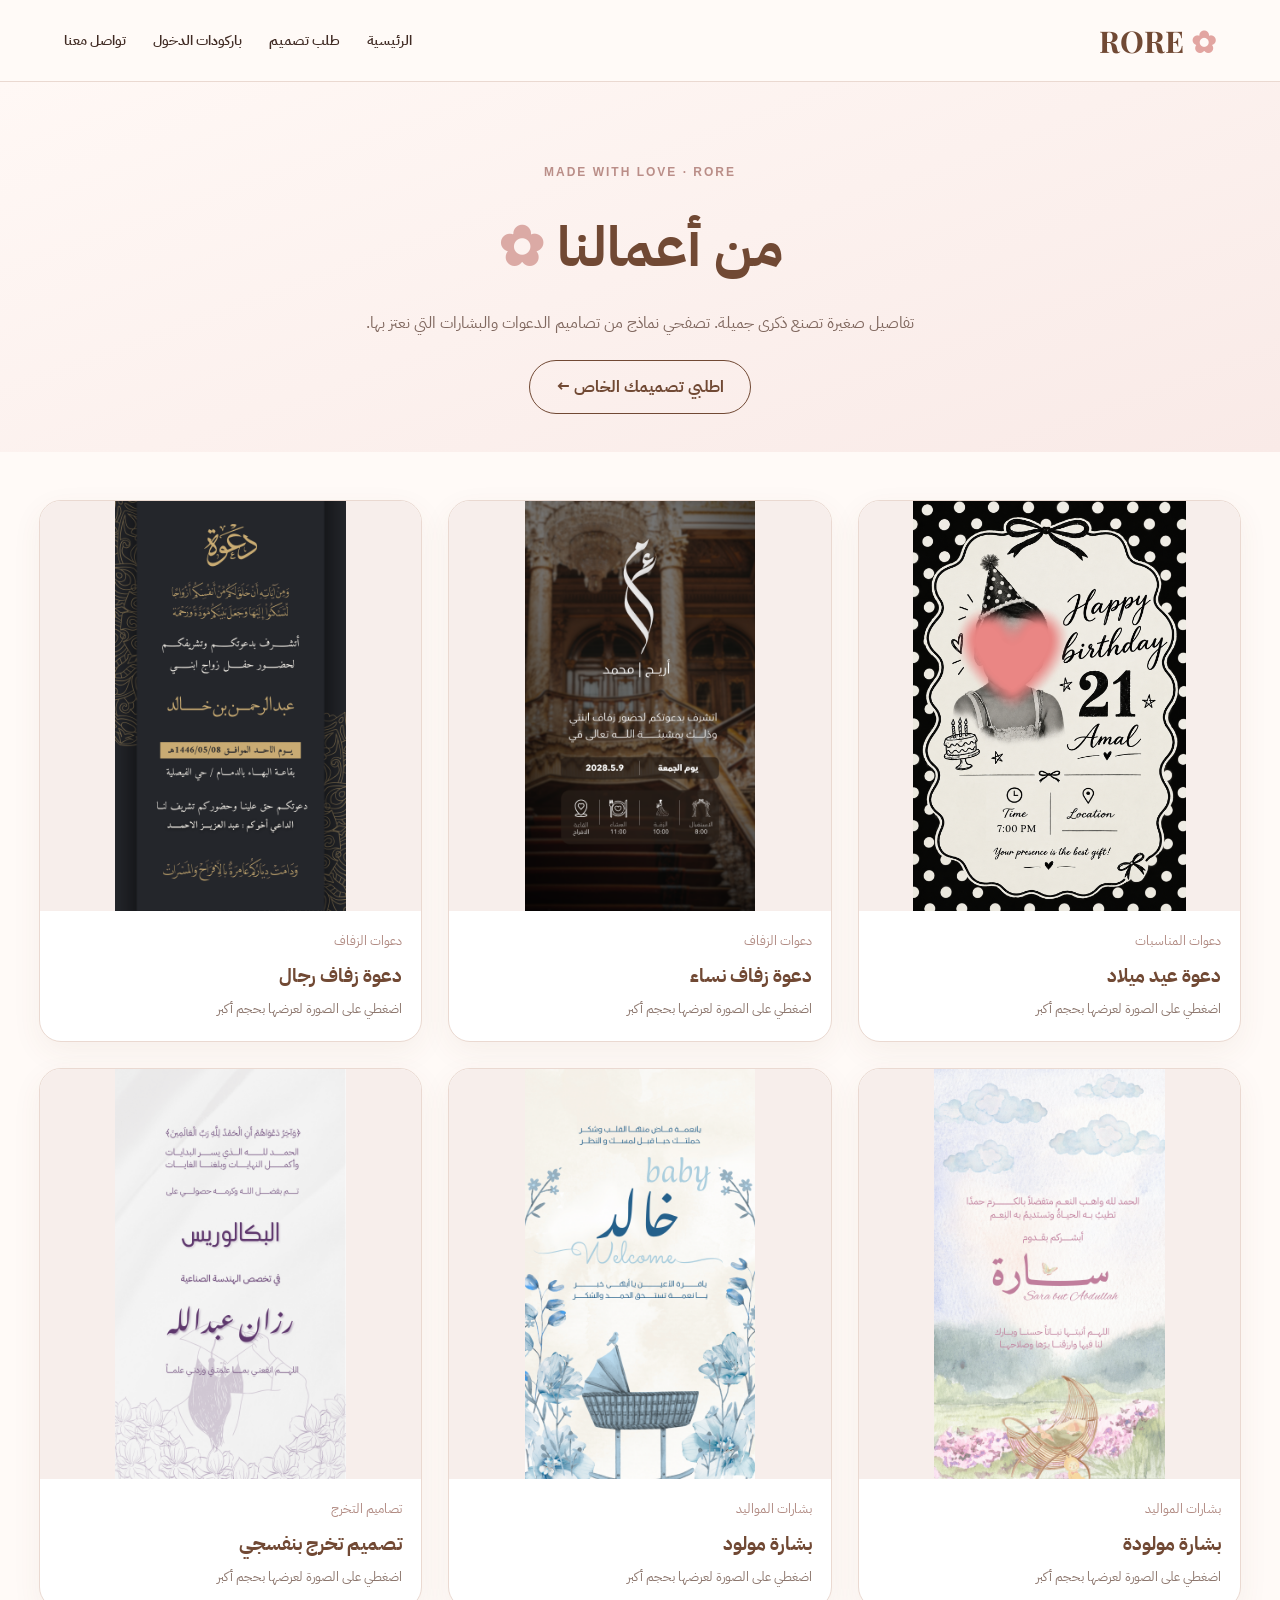
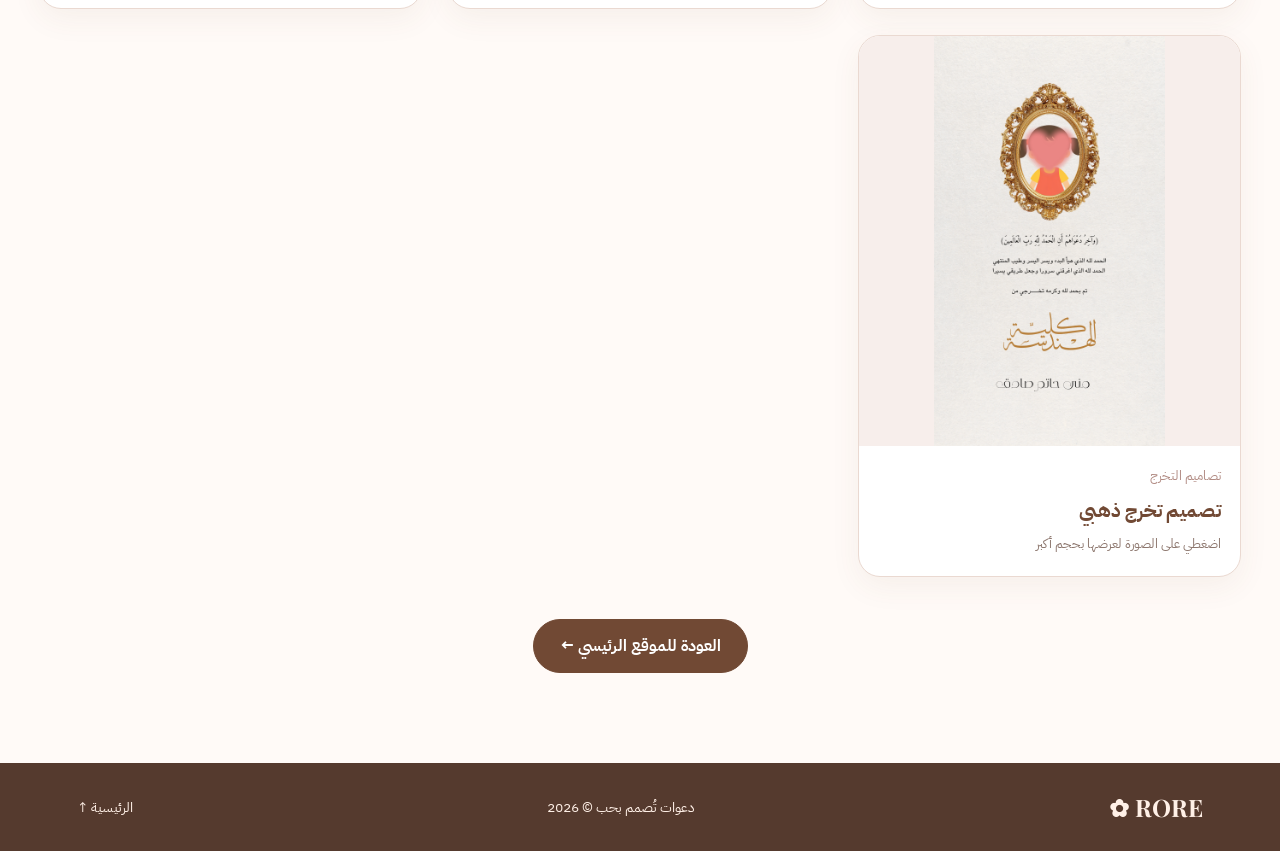
==== portfolio.html @ c1f85910 "Add files via upload" ====
<!doctype html><html lang="ar" dir="rtl"><head><meta charset="utf-8"><meta name="viewport" content="width=device-width,initial-scale=1"><meta name="theme-color" content="#f8f1ed"><meta name="description" content="معرض تصاميم RORE لدعوات المناسبات والزفاف والمواليد والتخرج"><title>من أعمالنا | RORE</title><link rel="stylesheet" href="style.css"></head><body><header class="header"><a class="brand" href="index.html#home"><span class="flower">✿</span> RORE</a><button class="menu" id="menu" aria-label="فتح القائمة" aria-expanded="false">☰</button><nav id="nav"><a href="index.html#home">الرئيسية</a><a href="index.html#designs">طلب تصميم</a><a href="index.html#barcode">باركودات الدخول</a><a href="index.html#contact">تواصل معنا</a></nav></header><main><section class="galleryHero"><span class="eyebrow">MADE WITH LOVE · RORE</span><h1>من أعمالنا <span style="color:#dbaaa5">✿</span></h1><p>تفاصيل صغيرة تصنع ذكرى جميلة. تصفحي نماذج من تصاميم الدعوات والبشارات التي نعتز بها.</p><a class="btn outline" href="index.html#designs">اطلبي تصميمك الخاص ←</a></section><section class="galleryWrap" aria-label="معرض التصاميم"><div class="galleryGrid"><article class="galleryItem"><button type="button" class="galleryOpen" data-src="assets/portfolio/birthday.png" data-title="دعوة عيد ميلاد" aria-label="تكبير دعوة عيد ميلاد"><img src="assets/portfolio/birthday.png" alt="دعوة عيد ميلاد" loading="lazy"></button><div class="galleryInfo"><small>دعوات المناسبات</small><h2>دعوة عيد ميلاد</h2><p>اضغطي على الصورة لعرضها بحجم أكبر</p></div></article><article class="galleryItem"><button type="button" class="galleryOpen" data-src="assets/portfolio/wedding-women.png" data-title="دعوة زفاف نساء" aria-label="تكبير دعوة زفاف نساء"><img src="assets/portfolio/wedding-women.png" alt="دعوة زفاف نساء" loading="lazy"></button><div class="galleryInfo"><small>دعوات الزفاف</small><h2>دعوة زفاف نساء</h2><p>اضغطي على الصورة لعرضها بحجم أكبر</p></div></article><article class="galleryItem"><button type="button" class="galleryOpen" data-src="assets/portfolio/wedding-men.png" data-title="دعوة زفاف رجال" aria-label="تكبير دعوة زفاف رجال"><img src="assets/portfolio/wedding-men.png" alt="دعوة زفاف رجال" loading="lazy"></button><div class="galleryInfo"><small>دعوات الزفاف</small><h2>دعوة زفاف رجال</h2><p>اضغطي على الصورة لعرضها بحجم أكبر</p></div></article><article class="galleryItem"><button type="button" class="galleryOpen" data-src="assets/portfolio/baby-girl.png" data-title="بشارة مولودة" aria-label="تكبير بشارة مولودة"><img src="assets/portfolio/baby-girl.png" alt="بشارة مولودة" loading="lazy"></button><div class="galleryInfo"><small>بشارات المواليد</small><h2>بشارة مولودة</h2><p>اضغطي على الصورة لعرضها بحجم أكبر</p></div></article><article class="galleryItem"><button type="button" class="galleryOpen" data-src="assets/portfolio/baby-boy.png" data-title="بشارة مولود" aria-label="تكبير بشارة مولود"><img src="assets/portfolio/baby-boy.png" alt="بشارة مولود" loading="lazy"></button><div class="galleryInfo"><small>بشارات المواليد</small><h2>بشارة مولود</h2><p>اضغطي على الصورة لعرضها بحجم أكبر</p></div></article><article class="galleryItem"><button type="button" class="galleryOpen" data-src="assets/portfolio/graduation-purple.png" data-title="تصميم تخرج بنفسجي" aria-label="تكبير تصميم تخرج بنفسجي"><img src="assets/portfolio/graduation-purple.png" alt="تصميم تخرج بنفسجي" loading="lazy"></button><div class="galleryInfo"><small>تصاميم التخرج</small><h2>تصميم تخرج بنفسجي</h2><p>اضغطي على الصورة لعرضها بحجم أكبر</p></div></article><article class="galleryItem"><button type="button" class="galleryOpen" data-src="assets/portfolio/graduation-gold.png" data-title="تصميم تخرج ذهبي" aria-label="تكبير تصميم تخرج ذهبي"><img src="assets/portfolio/graduation-gold.png" alt="تصميم تخرج ذهبي" loading="lazy"></button><div class="galleryInfo"><small>تصاميم التخرج</small><h2>تصميم تخرج ذهبي</h2><p>اضغطي على الصورة لعرضها بحجم أكبر</p></div></article></div><div class="galleryReturn"><a class="btn" href="index.html">العودة للموقع الرئيسي ←</a></div></section></main><footer><strong>RORE ✿</strong><span>دعوات تُصمم بحب © 2026</span><a href="index.html#home">الرئيسية ↑</a></footer><div class="lightbox" id="lightbox" role="dialog" aria-modal="true" aria-label="عرض الصورة" hidden><button class="lightboxClose" id="lightboxClose" aria-label="إغلاق">×</button><img id="lightboxImg" alt=""><p id="lightboxTitle"></p></div><script src="script.js"></script><script src="portfolio.js"></script></body></html>
---- style.css ----
@import url('https://fonts.googleapis.com/css2?family=IBM+Plex+Sans+Arabic:wght@400;500;600;700&family=Playfair+Display:ital,wght@0,600;1,600&display=swap');:root{--brown:#714934;--dark:#402b24;--pink:#e9b9b2;--light:#fffaf7;--cream:#f8f1ed;--border:#ead9d1}*{box-sizing:border-box}html{scroll-behavior:smooth}body{margin:0;background:var(--light);color:var(--dark);font-family:'IBM Plex Sans Arabic',Tahoma,sans-serif;line-height:1.8}button,input,select,textarea{font:inherit}button{cursor:pointer}a{text-decoration:none;color:inherit}.header{height:82px;display:flex;justify-content:space-between;align-items:center;padding:0 max(5%,calc((100vw - 1200px)/2));background:#fffaf7f2;position:sticky;top:0;z-index:20;border-bottom:1px solid var(--border);backdrop-filter:blur(12px)}.brand{font:700 30px 'Playfair Display',serif;color:var(--brown)}.flower{color:#e2a5a1}.header nav{display:flex;gap:27px;font-size:14px;font-weight:600}.header nav a:hover{color:#c18b88}.menu{display:none;background:none;border:0;font-size:27px;color:var(--brown)}.hero{max-width:1200px;margin:auto;min-height:600px;padding:65px 24px;display:grid;grid-template-columns:1fr 1fr;gap:50px;align-items:center}.eyebrow{font:600 12px Arial,sans-serif;letter-spacing:2px;color:#ba8e88}.hero h1{font-size:clamp(34px,4.7vw,63px);line-height:1.45;margin:20px 0;color:var(--brown)}.hero h1 em{font-style:normal;color:#c38d8c}.hero p{max-width:500px;color:#77665e;font-size:17px}.actions{display:flex;gap:12px;flex-wrap:wrap;margin-top:28px}.btn{background:var(--brown);border:1px solid var(--brown);color:white;padding:12px 26px;border-radius:40px;display:inline-block;font-weight:700;transition:.2s;text-align:center}.btn:hover{transform:translateY(-2px);background:#503426}.btn.outline{background:transparent;color:var(--brown)}.btn.outline:hover{background:#f6e9e5}.logoFrame{background:radial-gradient(circle,#fff 40%,#f6e7e2 100%);border-radius:50% 50% 46% 46%;padding:35px;box-shadow:0 22px 65px #b68a7826}.logoFrame img{width:100%;border-radius:50%;display:block}.section{padding:85px max(5%,calc((100vw - 1200px)/2));scroll-margin-top:85px}.section h2{font-size:clamp(29px,3.5vw,42px);color:var(--brown);margin:8px 0}.section h2 span{color:#dbaaa5}.about{text-align:center;background:#f8eeea}.about p{max-width:760px;margin:15px auto;color:#716058;font-size:17px}.sub{color:#7e6c65;margin:0 0 30px}.cards{display:grid;grid-template-columns:repeat(4,1fr);gap:18px;margin:35px 0}.designCard{border:1px solid var(--border);background:white;border-radius:22px;padding:27px 22px;box-shadow:0 9px 30px #7350410a;transition:.2s}.designCard:hover{transform:translateY(-5px);border-color:#e6b9b4}.cardIcon{font-size:38px;background:#fff2f0;border-radius:20px;width:75px;height:75px;display:grid;place-items:center}.designCard h3{font-size:21px;color:var(--brown);margin-bottom:4px}.designCard p{font-size:14px;color:#76645c;min-height:60px}.choose{background:none;border:0;padding:8px 0;color:#a87371;font-weight:700}.orderPanel{background:white;border:1px solid var(--border);padding:34px;border-radius:25px;box-shadow:0 12px 50px #65442e0c;max-width:950px;margin:30px auto}.orderPanel h3{font-size:25px;color:var(--brown);margin:3px 0 20px}.fields{display:grid;grid-template-columns:repeat(2,minmax(0,1fr));gap:18px}.fields label{display:flex;flex-direction:column;gap:7px;font-size:14px;font-weight:600;color:#5f4438}.fields input:not([type=checkbox]),.fields select,.fields textarea{width:100%;background:#fffcfa;border:1px solid #e5d5cd;border-radius:12px;padding:12px;color:#49352d;outline:none}.fields input:focus,.fields select:focus,.fields textarea:focus{border-color:#bd8981;box-shadow:0 0 0 3px #e7bbb844}.fields textarea{resize:vertical;min-height:85px}.fields .check{flex-direction:row;align-items:center;align-self:center;gap:10px}.check input{accent-color:var(--brown);width:18px;height:18px}.notice{background:#fbf0ec;color:#815e50;border-radius:12px;padding:11px 17px;font-size:14px;margin-top:22px}.checkout{display:flex;align-items:center;justify-content:space-between;gap:18px;border-top:1px solid var(--border);margin-top:23px;padding-top:23px}.checkout strong{display:block;font-size:27px;color:var(--brown)}.checkout small{display:block;color:#98786a}.barcodeSection{background:#f9f0ec}.barcodeIntro{display:flex;align-items:center;gap:20px;margin-bottom:25px}.barcodeIntro h3{margin:0}.barcodeIntro p{margin:0;color:#78665d}.qrIcon{font-size:65px;color:var(--brown);background:#f9eeea;width:110px;min-width:110px;text-align:center;border-radius:18px}.error{color:#a72f35;font-weight:700}.contact{text-align:center}.contact p{color:#75635b}.center{justify-content:center}footer{background:#553a2e;color:#fff0e7;display:flex;justify-content:space-between;align-items:center;gap:15px;padding:28px 6%;font-size:14px}footer strong{font:700 24px 'Playfair Display',serif}@media(max-width:900px){.cards{grid-template-columns:repeat(2,1fr)}.hero{gap:15px}.header nav{gap:13px}}@media(max-width:650px){.header{height:70px;padding:0 5%}.menu{display:block}.header nav{display:none;position:absolute;top:70px;right:0;left:0;background:#fffaf7;flex-direction:column;padding:20px 7%;border-bottom:1px solid var(--border)}.header nav.open{display:flex}.hero{grid-template-columns:1fr;min-height:0;padding:45px 6%;gap:35px}.logoFrame{max-width:380px;margin:auto}.section{padding:65px 6%}.cards{grid-template-columns:1fr 1fr;gap:11px}.designCard{padding:17px 13px}.designCard h3{font-size:17px}.designCard p{font-size:13px}.cardIcon{width:58px;height:58px;font-size:29px}.orderPanel{padding:22px 16px}.fields{grid-template-columns:1fr}.checkout{flex-direction:column;align-items:stretch}.checkout .btn{width:100%}.barcodeIntro{align-items:flex-start}.qrIcon{min-width:70px;width:70px;font-size:43px}.barcodeIntro h3{font-size:19px}footer{flex-wrap:wrap;justify-content:center;text-align:center}}

#themeOption[hidden]{display:none!important}input:disabled{opacity:.65;cursor:not-allowed}

/* Portfolio gallery */
.portfolioTeaser{display:flex;justify-content:space-between;align-items:center;gap:22px;flex-wrap:wrap;padding:27px 32px;background:linear-gradient(115deg,#fff,#faeae7);border:1px solid var(--border);border-radius:25px;margin:0 0 36px}.portfolioTeaser h3{font-size:27px;color:var(--brown);margin:5px 0}.portfolioTeaser p{color:#78665d;margin:0}.galleryHero{text-align:center;padding:75px 6% 38px;background:linear-gradient(160deg,#fff8f5,#f9eae7)}.galleryHero h1{font-size:clamp(32px,5vw,55px);color:var(--brown);margin:12px 0}.galleryHero p{color:#80685f;max-width:620px;margin:0 auto 22px}.galleryWrap{max-width:1250px;margin:0 auto;padding:48px 24px 90px}.galleryGrid{display:grid;grid-template-columns:repeat(3,minmax(0,1fr));gap:26px}.galleryItem{margin:0;background:white;border:1px solid var(--border);border-radius:22px;overflow:hidden;box-shadow:0 10px 30px #704d3410}.galleryOpen{width:100%;padding:0;border:0;background:#f7eeeb;display:block;overflow:hidden;cursor:zoom-in}.galleryOpen img{display:block;width:100%;height:410px;object-fit:contain;transition:transform .25s}.galleryOpen:hover img{transform:scale(1.035)}.galleryInfo{padding:15px 19px 20px}.galleryInfo small{color:#b18b83}.galleryInfo h2{font-size:19px;margin:4px 0;color:var(--brown)}.galleryInfo p{margin:0;color:#8d776e;font-size:13px}.lightbox{position:fixed;inset:0;z-index:100;background:#160f0de8;display:flex;flex-direction:column;align-items:center;justify-content:center;padding:60px 16px 24px;gap:10px}.lightbox[hidden]{display:none}.lightbox img{max-width:95vw;max-height:78vh;object-fit:contain;border-radius:8px}.lightbox p{color:#fff;font-weight:600;margin:0}.lightboxClose{position:absolute;top:15px;left:22px;background:#fff;border:0;border-radius:50%;font-size:26px;width:44px;height:44px;cursor:pointer}.galleryReturn{text-align:center;margin-top:42px}@media(max-width:900px){.galleryGrid{grid-template-columns:repeat(2,minmax(0,1fr))}.galleryOpen img{height:350px}}@media(max-width:600px){.galleryGrid{grid-template-columns:1fr;gap:20px}.galleryOpen img{height:auto;max-height:540px}.portfolioTeaser{padding:22px}.galleryWrap{padding:26px 5% 65px}}

/* Barcode examples gallery */
.barcodeExamples{margin:32px 0 24px;padding:26px 30px;border:1px solid #ead4c8;border-radius:26px;background:#fffaf7;display:flex;align-items:center;justify-content:space-between;gap:22px;flex-wrap:wrap}.barcodeExamples h3{font-size:1.5rem;margin:7px 0;color:#754936}.barcodeExamples p{margin:0;color:#896b60}.barcodeVideos{width:min(1100px,92%);margin:0 auto 75px;display:grid;grid-template-columns:repeat(2,minmax(0,1fr));gap:26px}.barcodeVideoCard{padding:22px;background:#fff;border:1px solid #ead4c8;border-radius:26px;box-shadow:0 12px 36px #7449320d}.barcodeVideoHeading span{color:#b8807b;font-size:.75rem;letter-spacing:2px;font-weight:700}.barcodeVideoHeading h2{color:#754936;font-size:1.45rem;margin:8px 0}.barcodeVideoHeading p{color:#896b60;margin:0 0 20px}.barcodeVideoCard video{display:block;width:100%;max-height:670px;object-fit:contain;background:#211b1a;border-radius:16px}.barcodeVideos .galleryReturn{grid-column:1/-1;display:flex;justify-content:center;flex-wrap:wrap;gap:12px}@media(max-width:720px){.barcodeVideos{grid-template-columns:1fr}.barcodeExamples{padding:20px}.barcodeExamples .btn{width:100%;text-align:center}}
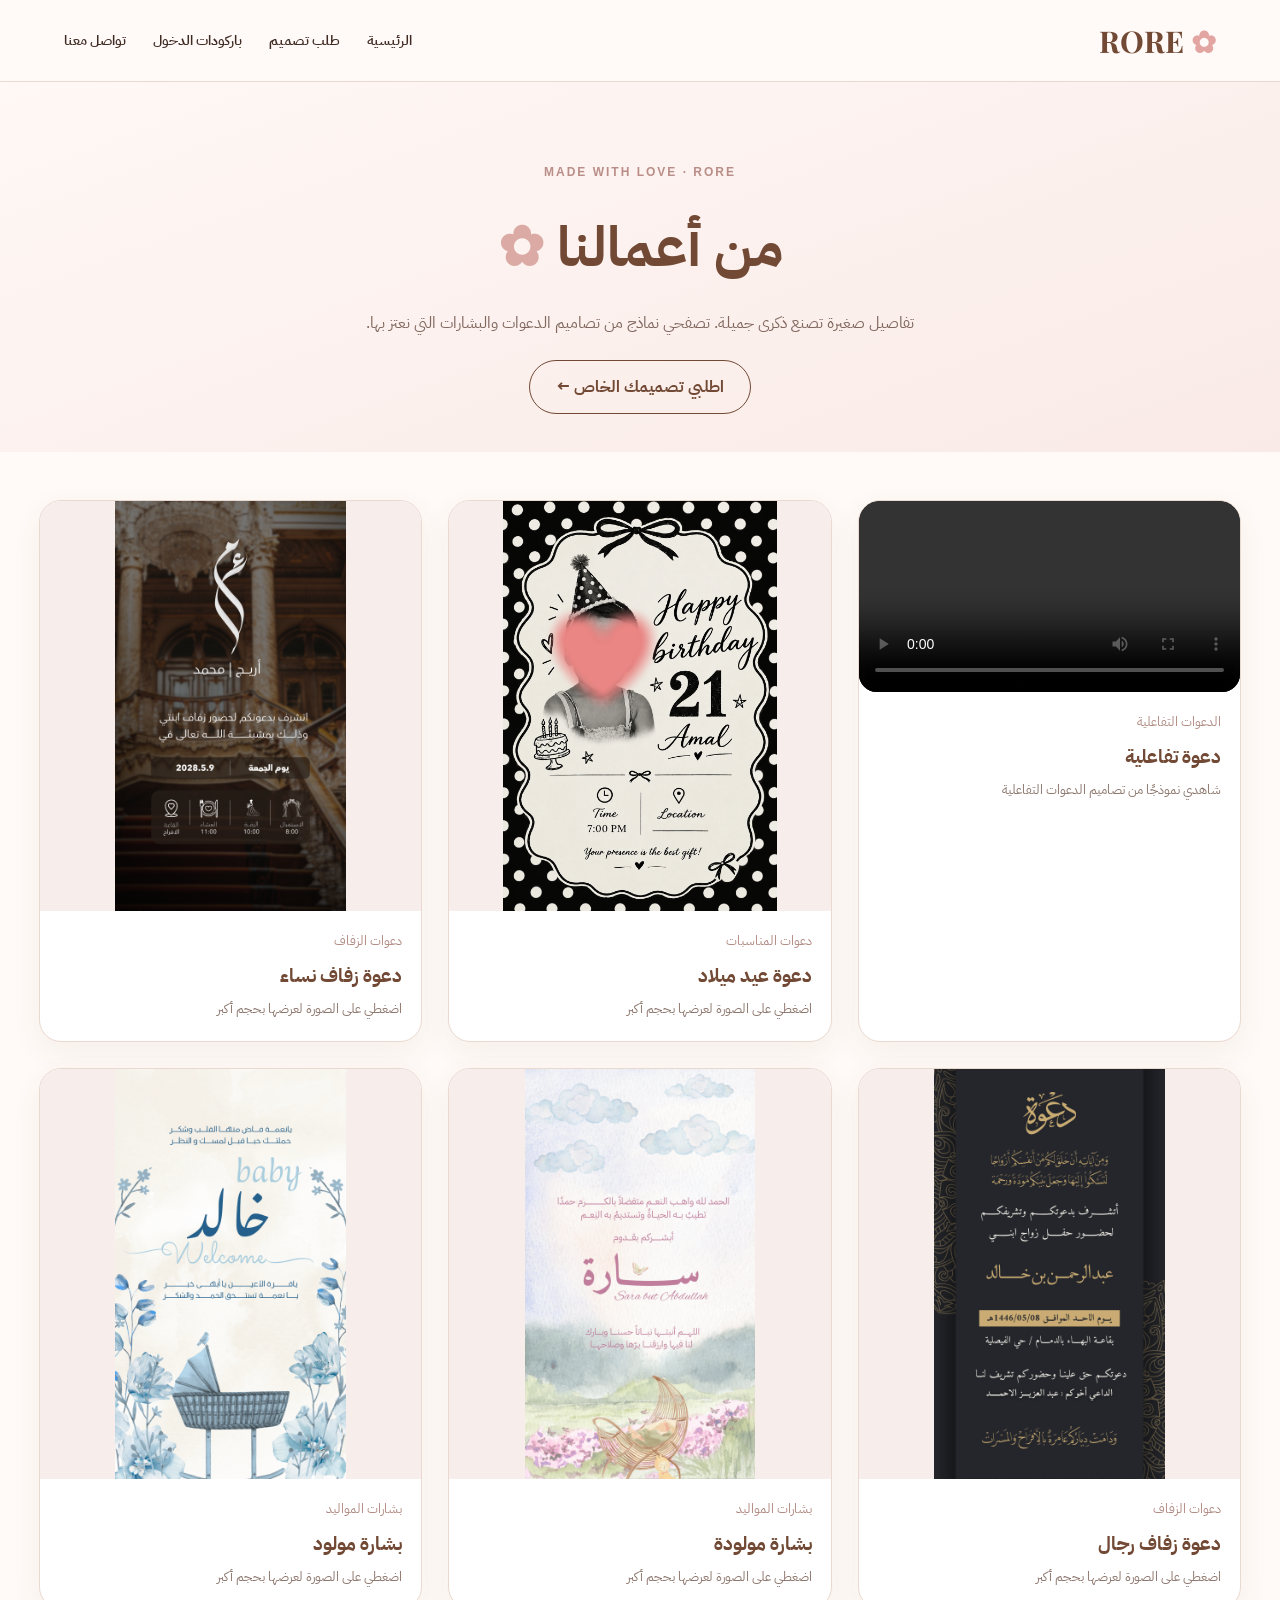
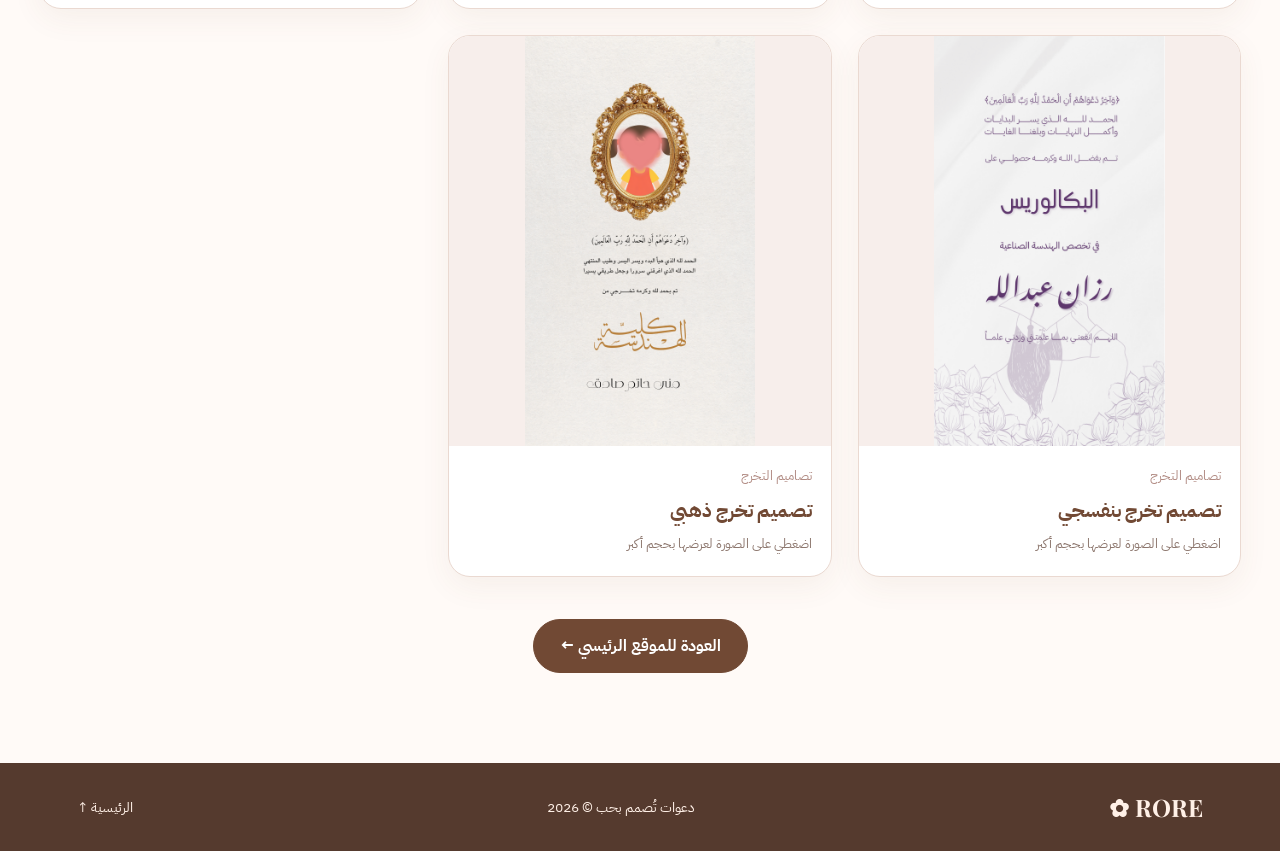
==== commit a9996589: "Add files via upload" ====
--- a/portfolio.html
+++ b/portfolio.html
@@ -1 +1 @@
-<!doctype html><html lang="ar" dir="rtl"><head><meta charset="utf-8"><meta name="viewport" content="width=device-width,initial-scale=1"><meta name="theme-color" content="#f8f1ed"><meta name="description" content="معرض تصاميم RORE لدعوات المناسبات والزفاف والمواليد والتخرج"><title>من أعمالنا | RORE</title><link rel="stylesheet" href="style.css"></head><body><header class="header"><a class="brand" href="index.html#home"><span class="flower">✿</span> RORE</a><button class="menu" id="menu" aria-label="فتح القائمة" aria-expanded="false">☰</button><nav id="nav"><a href="index.html#home">الرئيسية</a><a href="index.html#designs">طلب تصميم</a><a href="index.html#barcode">باركودات الدخول</a><a href="index.html#contact">تواصل معنا</a></nav></header><main><section class="galleryHero"><span class="eyebrow">MADE WITH LOVE · RORE</span><h1>من أعمالنا <span style="color:#dbaaa5">✿</span></h1><p>تفاصيل صغيرة تصنع ذكرى جميلة. تصفحي نماذج من تصاميم الدعوات والبشارات التي نعتز بها.</p><a class="btn outline" href="index.html#designs">اطلبي تصميمك الخاص ←</a></section><section class="galleryWrap" aria-label="معرض التصاميم"><div class="galleryGrid"><article class="galleryItem"><button type="button" class="galleryOpen" data-src="assets/portfolio/birthday.png" data-title="دعوة عيد ميلاد" aria-label="تكبير دعوة عيد ميلاد"><img src="assets/portfolio/birthday.png" alt="دعوة عيد ميلاد" loading="lazy"></button><div class="galleryInfo"><small>دعوات المناسبات</small><h2>دعوة عيد ميلاد</h2><p>اضغطي على الصورة لعرضها بحجم أكبر</p></div></article><article class="galleryItem"><button type="button" class="galleryOpen" data-src="assets/portfolio/wedding-women.png" data-title="دعوة زفاف نساء" aria-label="تكبير دعوة زفاف نساء"><img src="assets/portfolio/wedding-women.png" alt="دعوة زفاف نساء" loading="lazy"></button><div class="galleryInfo"><small>دعوات الزفاف</small><h2>دعوة زفاف نساء</h2><p>اضغطي على الصورة لعرضها بحجم أكبر</p></div></article><article class="galleryItem"><button type="button" class="galleryOpen" data-src="assets/portfolio/wedding-men.png" data-title="دعوة زفاف رجال" aria-label="تكبير دعوة زفاف رجال"><img src="assets/portfolio/wedding-men.png" alt="دعوة زفاف رجال" loading="lazy"></button><div class="galleryInfo"><small>دعوات الزفاف</small><h2>دعوة زفاف رجال</h2><p>اضغطي على الصورة لعرضها بحجم أكبر</p></div></article><article class="galleryItem"><button type="button" class="galleryOpen" data-src="assets/portfolio/baby-girl.png" data-title="بشارة مولودة" aria-label="تكبير بشارة مولودة"><img src="assets/portfolio/baby-girl.png" alt="بشارة مولودة" loading="lazy"></button><div class="galleryInfo"><small>بشارات المواليد</small><h2>بشارة مولودة</h2><p>اضغطي على الصورة لعرضها بحجم أكبر</p></div></article><article class="galleryItem"><button type="button" class="galleryOpen" data-src="assets/portfolio/baby-boy.png" data-title="بشارة مولود" aria-label="تكبير بشارة مولود"><img src="assets/portfolio/baby-boy.png" alt="بشارة مولود" loading="lazy"></button><div class="galleryInfo"><small>بشارات المواليد</small><h2>بشارة مولود</h2><p>اضغطي على الصورة لعرضها بحجم أكبر</p></div></article><article class="galleryItem"><button type="button" class="galleryOpen" data-src="assets/portfolio/graduation-purple.png" data-title="تصميم تخرج بنفسجي" aria-label="تكبير تصميم تخرج بنفسجي"><img src="assets/portfolio/graduation-purple.png" alt="تصميم تخرج بنفسجي" loading="lazy"></button><div class="galleryInfo"><small>تصاميم التخرج</small><h2>تصميم تخرج بنفسجي</h2><p>اضغطي على الصورة لعرضها بحجم أكبر</p></div></article><article class="galleryItem"><button type="button" class="galleryOpen" data-src="assets/portfolio/graduation-gold.png" data-title="تصميم تخرج ذهبي" aria-label="تكبير تصميم تخرج ذهبي"><img src="assets/portfolio/graduation-gold.png" alt="تصميم تخرج ذهبي" loading="lazy"></button><div class="galleryInfo"><small>تصاميم التخرج</small><h2>تصميم تخرج ذهبي</h2><p>اضغطي على الصورة لعرضها بحجم أكبر</p></div></article></div><div class="galleryReturn"><a class="btn" href="index.html">العودة للموقع الرئيسي ←</a></div></section></main><footer><strong>RORE ✿</strong><span>دعوات تُصمم بحب © 2026</span><a href="index.html#home">الرئيسية ↑</a></footer><div class="lightbox" id="lightbox" role="dialog" aria-modal="true" aria-label="عرض الصورة" hidden><button class="lightboxClose" id="lightboxClose" aria-label="إغلاق">×</button><img id="lightboxImg" alt=""><p id="lightboxTitle"></p></div><script src="script.js"></script><script src="portfolio.js"></script></body></html>+<!doctype html><html lang="ar" dir="rtl"><head><meta charset="utf-8"><meta name="viewport" content="width=device-width,initial-scale=1"><meta name="theme-color" content="#f8f1ed"><meta name="description" content="معرض تصاميم RORE لدعوات المناسبات والزفاف والمواليد والتخرج"><title>من أعمالنا | RORE</title><link rel="stylesheet" href="style.css"></head><body><header class="header"><a class="brand" href="index.html#home"><span class="flower">✿</span> RORE</a><button class="menu" id="menu" aria-label="فتح القائمة" aria-expanded="false">☰</button><nav id="nav"><a href="index.html#home">الرئيسية</a><a href="index.html#designs">طلب تصميم</a><a href="index.html#barcode">باركودات الدخول</a><a href="index.html#contact">تواصل معنا</a></nav></header><main><section class="galleryHero"><span class="eyebrow">MADE WITH LOVE · RORE</span><h1>من أعمالنا <span style="color:#dbaaa5">✿</span></h1><p>تفاصيل صغيرة تصنع ذكرى جميلة. تصفحي نماذج من تصاميم الدعوات والبشارات التي نعتز بها.</p><a class="btn outline" href="index.html#designs">اطلبي تصميمك الخاص ←</a></section><section class="galleryWrap" aria-label="معرض التصاميم"><div class="galleryGrid"><article class="galleryItem interactiveSample"><div class="galleryVideo"><video controls playsinline preload="metadata" aria-label="نموذج دعوة تفاعلية" src="assets/portfolio/interactive-invitation.mp4">متصفحك لا يدعم تشغيل الفيديو.</video></div><div class="galleryInfo"><small>الدعوات التفاعلية</small><h2>دعوة تفاعلية</h2><p>شاهدي نموذجًا من تصاميم الدعوات التفاعلية</p></div></article><article class="galleryItem"><button type="button" class="galleryOpen" data-src="assets/portfolio/birthday.png" data-title="دعوة عيد ميلاد" aria-label="تكبير دعوة عيد ميلاد"><img src="assets/portfolio/birthday.png" alt="دعوة عيد ميلاد" loading="lazy"></button><div class="galleryInfo"><small>دعوات المناسبات</small><h2>دعوة عيد ميلاد</h2><p>اضغطي على الصورة لعرضها بحجم أكبر</p></div></article><article class="galleryItem"><button type="button" class="galleryOpen" data-src="assets/portfolio/wedding-women.png" data-title="دعوة زفاف نساء" aria-label="تكبير دعوة زفاف نساء"><img src="assets/portfolio/wedding-women.png" alt="دعوة زفاف نساء" loading="lazy"></button><div class="galleryInfo"><small>دعوات الزفاف</small><h2>دعوة زفاف نساء</h2><p>اضغطي على الصورة لعرضها بحجم أكبر</p></div></article><article class="galleryItem"><button type="button" class="galleryOpen" data-src="assets/portfolio/wedding-men.png" data-title="دعوة زفاف رجال" aria-label="تكبير دعوة زفاف رجال"><img src="assets/portfolio/wedding-men.png" alt="دعوة زفاف رجال" loading="lazy"></button><div class="galleryInfo"><small>دعوات الزفاف</small><h2>دعوة زفاف رجال</h2><p>اضغطي على الصورة لعرضها بحجم أكبر</p></div></article><article class="galleryItem"><button type="button" class="galleryOpen" data-src="assets/portfolio/baby-girl.png" data-title="بشارة مولودة" aria-label="تكبير بشارة مولودة"><img src="assets/portfolio/baby-girl.png" alt="بشارة مولودة" loading="lazy"></button><div class="galleryInfo"><small>بشارات المواليد</small><h2>بشارة مولودة</h2><p>اضغطي على الصورة لعرضها بحجم أكبر</p></div></article><article class="galleryItem"><button type="button" class="galleryOpen" data-src="assets/portfolio/baby-boy.png" data-title="بشارة مولود" aria-label="تكبير بشارة مولود"><img src="assets/portfolio/baby-boy.png" alt="بشارة مولود" loading="lazy"></button><div class="galleryInfo"><small>بشارات المواليد</small><h2>بشارة مولود</h2><p>اضغطي على الصورة لعرضها بحجم أكبر</p></div></article><article class="galleryItem"><button type="button" class="galleryOpen" data-src="assets/portfolio/graduation-purple.png" data-title="تصميم تخرج بنفسجي" aria-label="تكبير تصميم تخرج بنفسجي"><img src="assets/portfolio/graduation-purple.png" alt="تصميم تخرج بنفسجي" loading="lazy"></button><div class="galleryInfo"><small>تصاميم التخرج</small><h2>تصميم تخرج بنفسجي</h2><p>اضغطي على الصورة لعرضها بحجم أكبر</p></div></article><article class="galleryItem"><button type="button" class="galleryOpen" data-src="assets/portfolio/graduation-gold.png" data-title="تصميم تخرج ذهبي" aria-label="تكبير تصميم تخرج ذهبي"><img src="assets/portfolio/graduation-gold.png" alt="تصميم تخرج ذهبي" loading="lazy"></button><div class="galleryInfo"><small>تصاميم التخرج</small><h2>تصميم تخرج ذهبي</h2><p>اضغطي على الصورة لعرضها بحجم أكبر</p></div></article></div><div class="galleryReturn"><a class="btn" href="index.html">العودة للموقع الرئيسي ←</a></div></section></main><footer><strong>RORE ✿</strong><span>دعوات تُصمم بحب © 2026</span><a href="index.html#home">الرئيسية ↑</a></footer><div class="lightbox" id="lightbox" role="dialog" aria-modal="true" aria-label="عرض الصورة" hidden><button class="lightboxClose" id="lightboxClose" aria-label="إغلاق">×</button><img id="lightboxImg" alt=""><p id="lightboxTitle"></p></div><script src="script.js"></script><script src="portfolio.js"></script></body></html>
--- a/style.css
+++ b/style.css
@@ -7,3 +7,6 @@
 
 /* Barcode examples gallery */
 .barcodeExamples{margin:32px 0 24px;padding:26px 30px;border:1px solid #ead4c8;border-radius:26px;background:#fffaf7;display:flex;align-items:center;justify-content:space-between;gap:22px;flex-wrap:wrap}.barcodeExamples h3{font-size:1.5rem;margin:7px 0;color:#754936}.barcodeExamples p{margin:0;color:#896b60}.barcodeVideos{width:min(1100px,92%);margin:0 auto 75px;display:grid;grid-template-columns:repeat(2,minmax(0,1fr));gap:26px}.barcodeVideoCard{padding:22px;background:#fff;border:1px solid #ead4c8;border-radius:26px;box-shadow:0 12px 36px #7449320d}.barcodeVideoHeading span{color:#b8807b;font-size:.75rem;letter-spacing:2px;font-weight:700}.barcodeVideoHeading h2{color:#754936;font-size:1.45rem;margin:8px 0}.barcodeVideoHeading p{color:#896b60;margin:0 0 20px}.barcodeVideoCard video{display:block;width:100%;max-height:670px;object-fit:contain;background:#211b1a;border-radius:16px}.barcodeVideos .galleryReturn{grid-column:1/-1;display:flex;justify-content:center;flex-wrap:wrap;gap:12px}@media(max-width:720px){.barcodeVideos{grid-template-columns:1fr}.barcodeExamples{padding:20px}.barcodeExamples .btn{width:100%;text-align:center}}
+
+/* Interactive invitation portfolio video */
+.galleryVideo{background:#f7eeea;border-radius:18px;overflow:hidden;display:flex;align-items:center;justify-content:center}.galleryVideo video{display:block;width:100%;max-height:620px;object-fit:contain;background:#241c1b}.interactiveSample{grid-column:auto}
